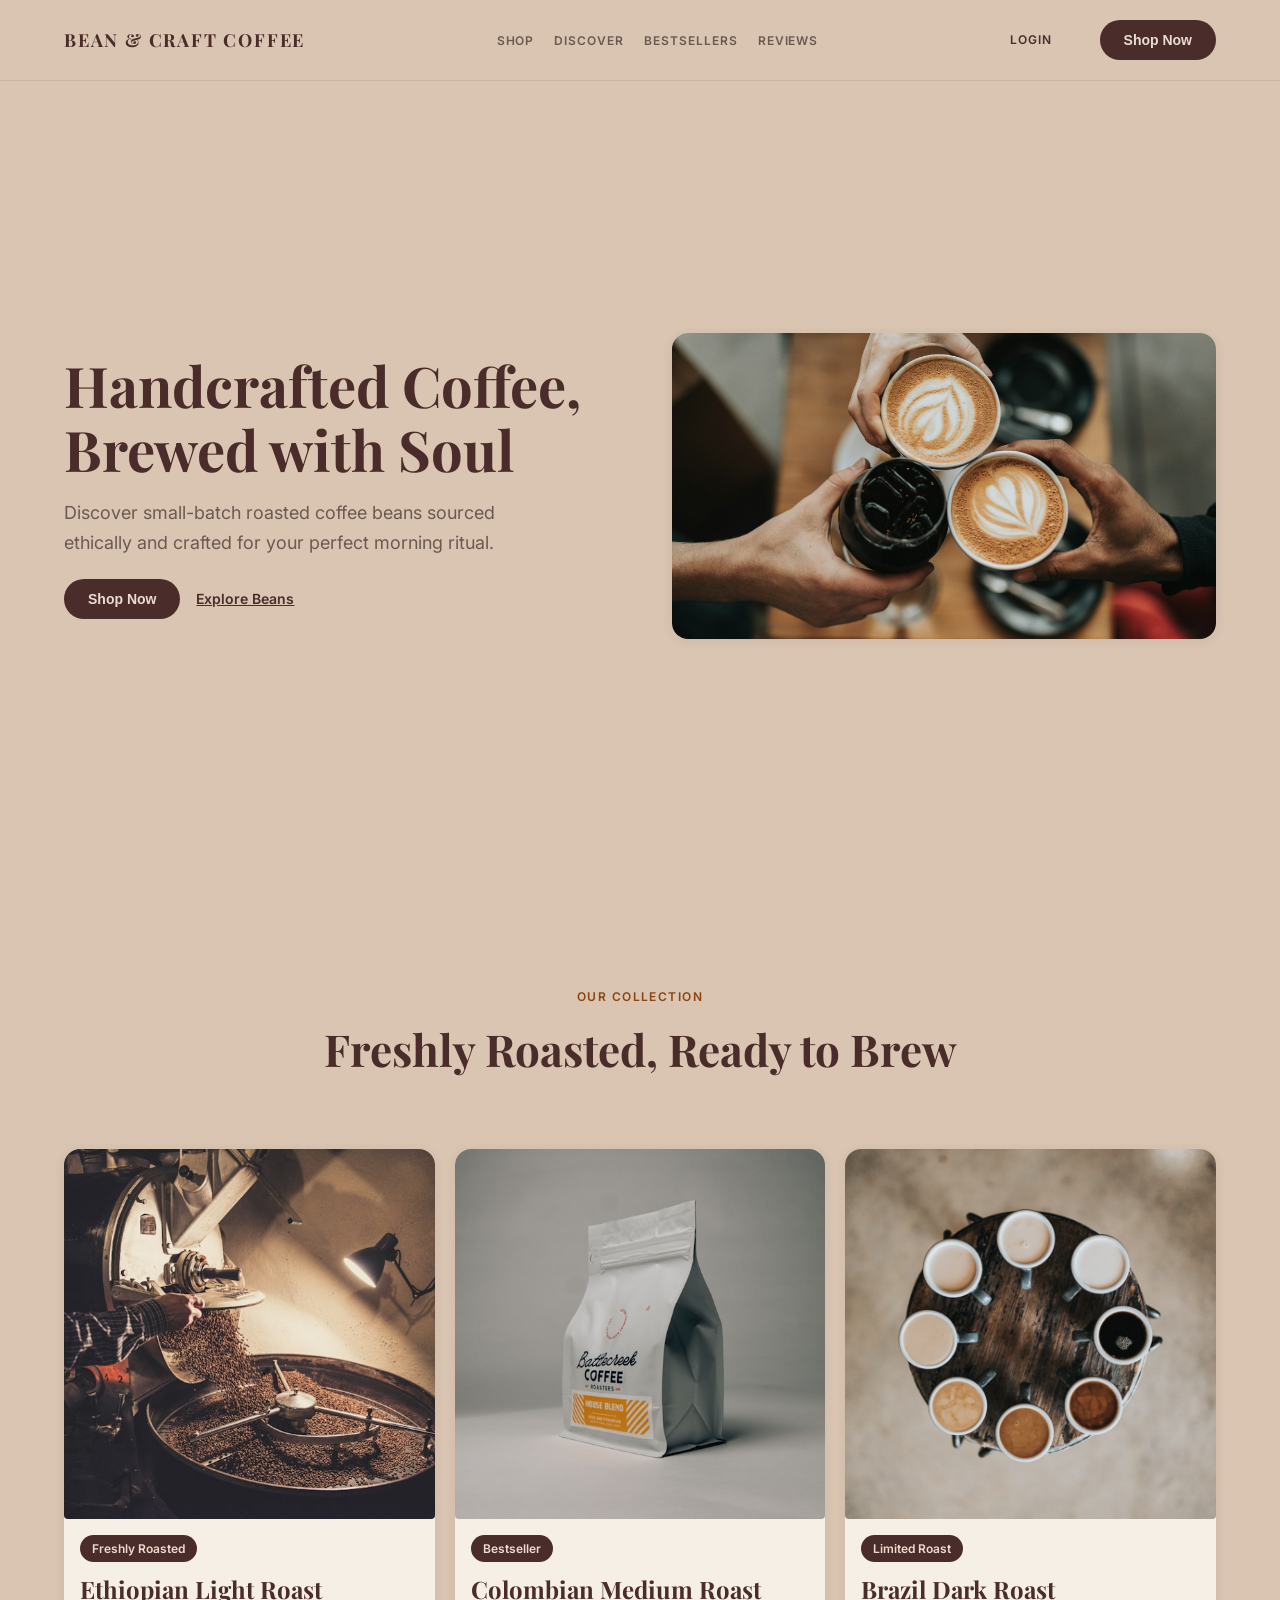
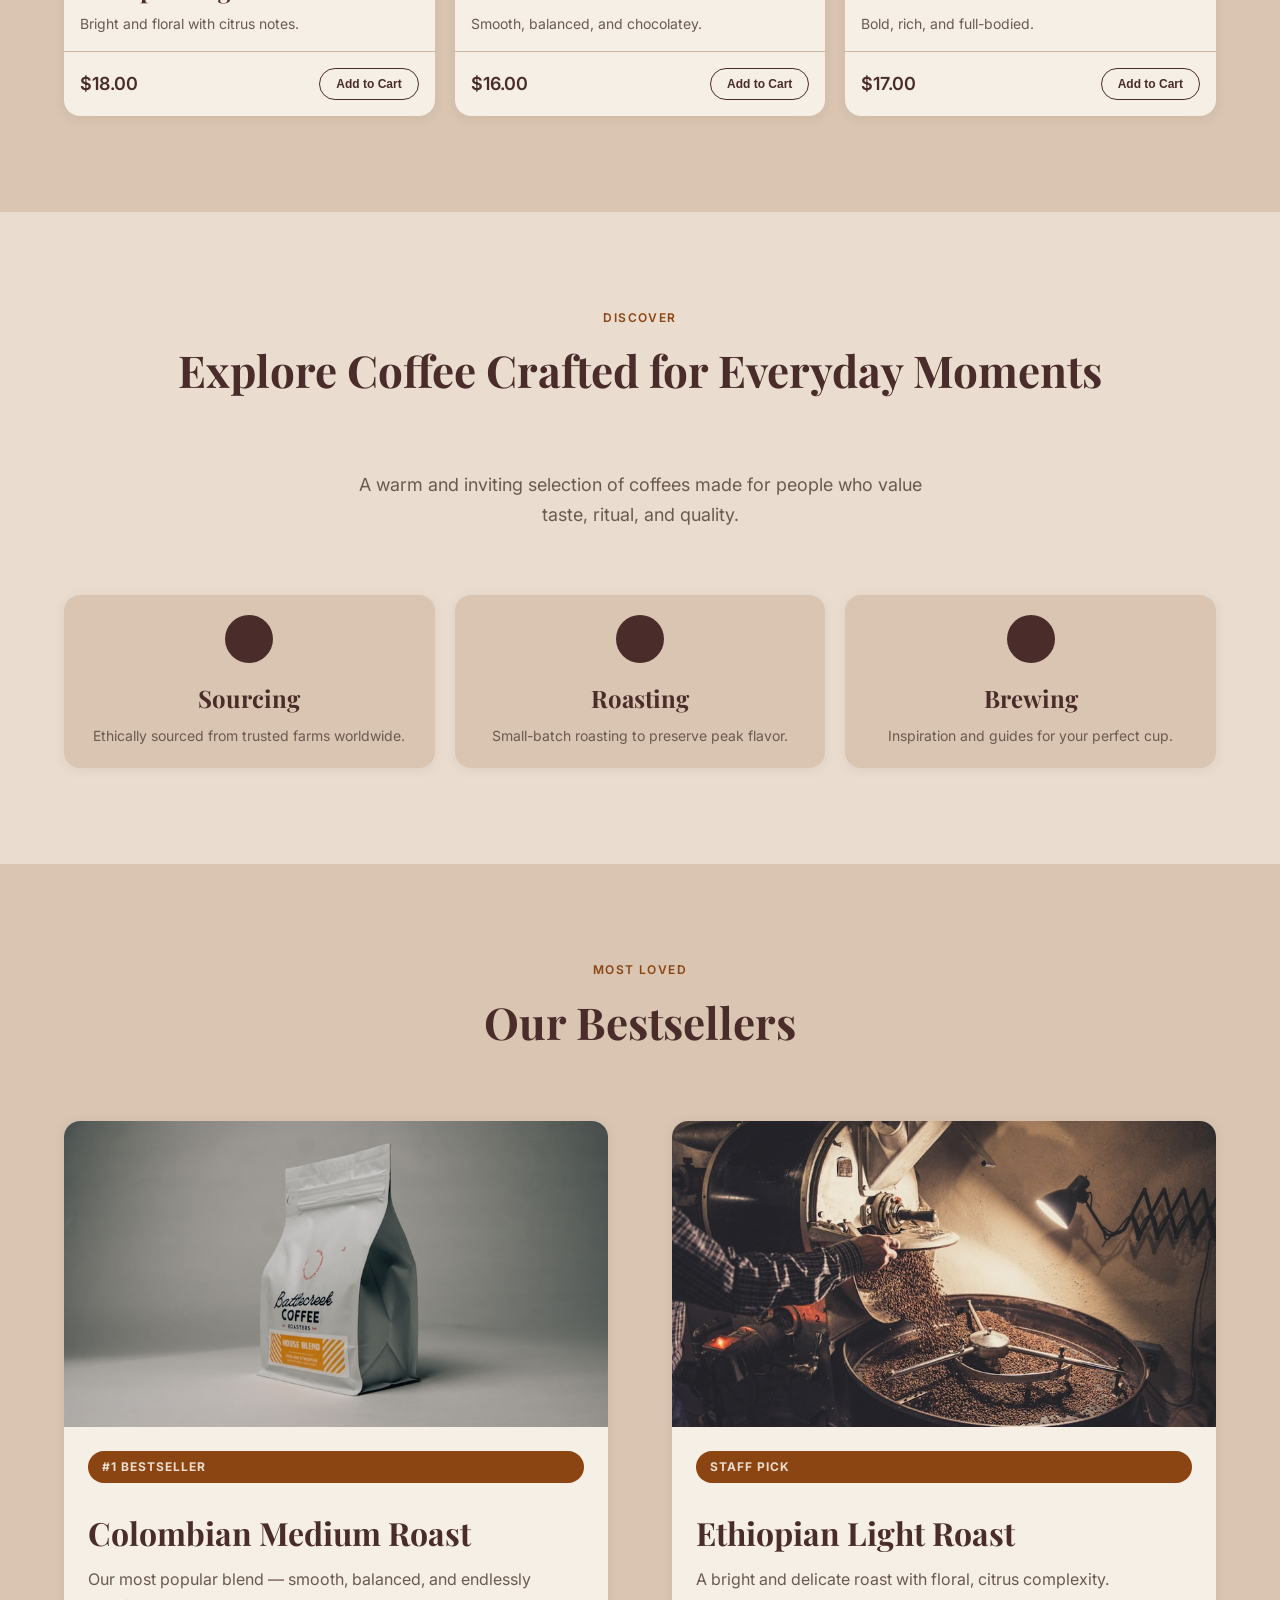
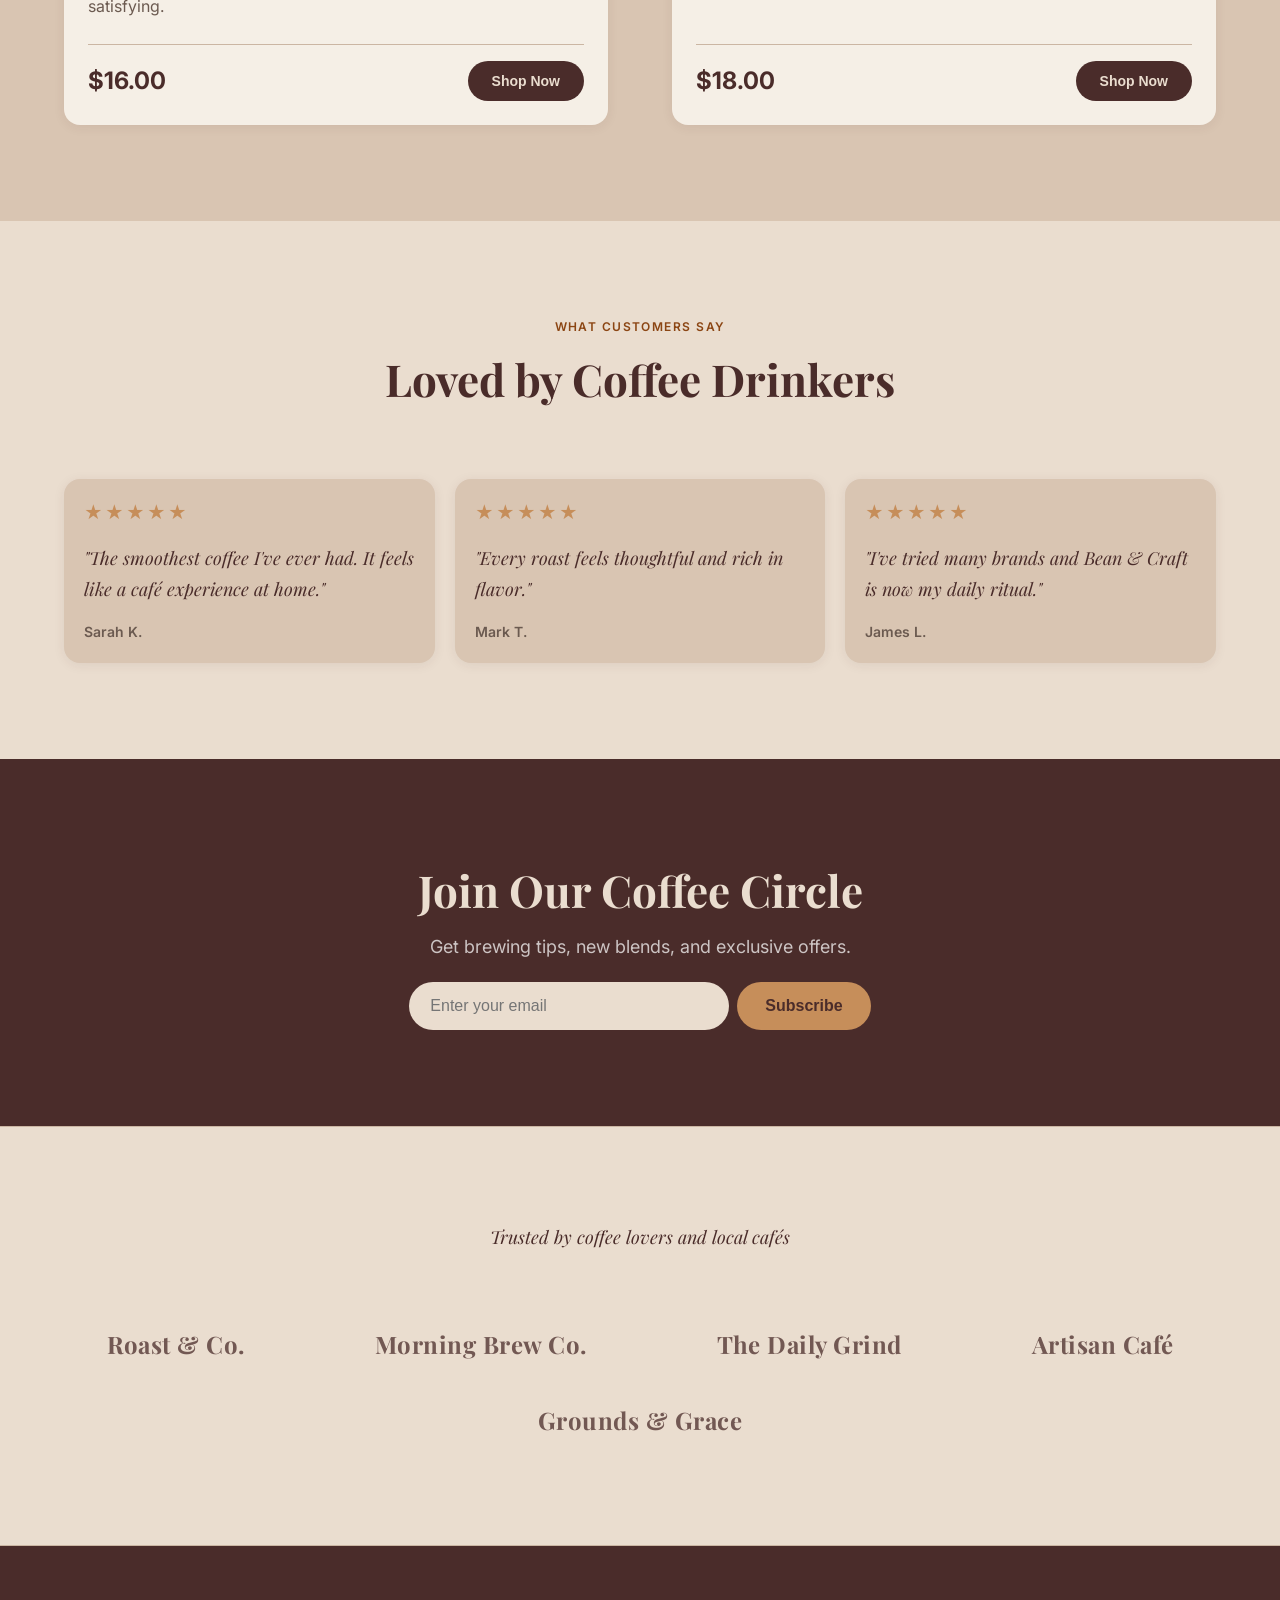
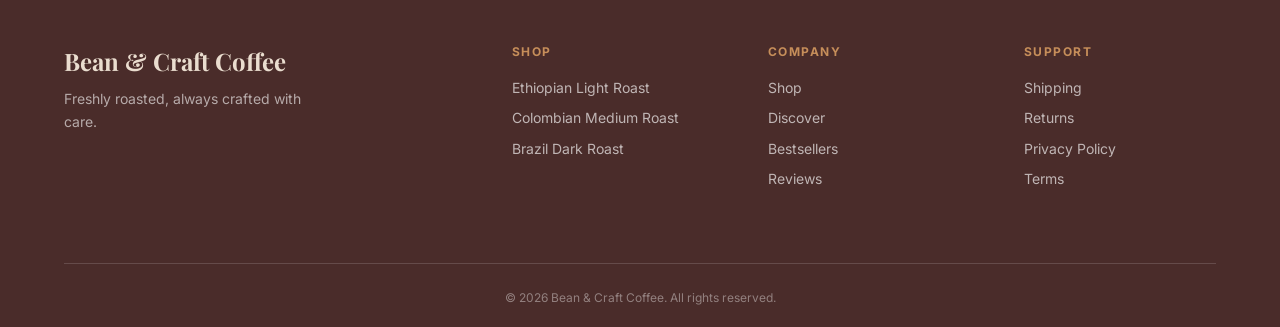
==== home.html @ 1756db27 "refactor: make login page the primary index.html" ====
<!doctype html>
<html lang="en">
  <head>
    <meta charset="UTF-8" />
    <meta name="viewport" content="width=device-width, initial-scale=1.0" />
    <title>Bean & Craft Coffee</title>

    <link rel="preconnect" href="https://fonts.googleapis.com" />
    <link rel="preconnect" href="https://fonts.gstatic.com" crossorigin />
    <link
      href="https://fonts.googleapis.com/css2?family=Inter:wght@400;500;600&family=Playfair+Display:wght@400;700&display=swap"
      rel="stylesheet"
    />

    <link rel="stylesheet" href="Styles/tokens.css" />
    <link rel="stylesheet" href="Styles/layout.css" />
    <link rel="stylesheet" href="Styles/nav.css" />
    <link rel="stylesheet" href="Styles/hero.css" />
    <link rel="stylesheet" href="Styles/products.css" />
    <link rel="stylesheet" href="Styles/explore.css" />
    <link rel="stylesheet" href="Styles/bestseller.css" />
    <link rel="stylesheet" href="Styles/testimonials.css" />
    <link rel="stylesheet" href="Styles/subscribe.css" />
    <link rel="stylesheet" href="Styles/trusted.css" />
    <link rel="stylesheet" href="Styles/footer.css" />
    <link rel="stylesheet" href="Styles/responsive.css" />
  </head>
  <body>
    <header class="site-header">
      <nav class="navbar">
        <div class="navbar__container container">
          <a class="navbar__logo" href="#">Bean & Craft Coffee</a>
          <ul class="navbar__links">
            <li><a href="#shop">Shop</a></li>
            <li><a href="#discover">Discover</a></li>
            <li><a href="#bestsellers">Bestsellers</a></li>
            <li><a href="#reviews">Reviews</a></li>
          </ul>
          <div class="navbar__cta">
            <a
              href="login.html"
              class="navbar__link"
              style="
                margin-right: var(--spacing-lg);
                font-size: var(--font-size-xs);
                font-weight: 600;
                text-transform: uppercase;
                letter-spacing: 0.08em;
                text-decoration: none;
                color: var(--color-primary);
              "
              >Login</a
            >
            <button class="btn-primary" type="button">Shop Now</button>
          </div>
          <button class="navbar__hamburger" aria-label="Toggle menu">
            <span class="hamburger-icon">☰</span>
          </button>
        </div>
      </nav>
    </header>

    <div class="navbar__drawer">
      <button class="navbar__drawer-close" aria-label="Close menu">✕</button>
      <a href="#shop" class="navbar__link">Shop</a>
      <a href="#discover" class="navbar__link">Discover</a>
      <a href="#bestsellers" class="navbar__link">Bestsellers</a>
      <a href="#reviews" class="navbar__link">Reviews</a>
      <a href="login.html" class="navbar__link">Login</a>
      <a href="#shop" class="btn-primary">Shop Now</a>
    </div>

    <main>
      <section class="hero-section" id="home">
        <div class="container">
          <div class="hero__inner">
            <div class="hero__content">
              <h1 class="hero__headline">
                Handcrafted Coffee, Brewed with Soul
              </h1>
              <p class="hero__subheadline">
                Discover small-batch roasted coffee beans sourced ethically and
                crafted for your perfect morning ritual.
              </p>
              <div class="hero__actions">
                <button class="btn-primary" type="button">Shop Now</button>
                <a class="btn-text" href="#discover">Explore Beans</a>
              </div>
            </div>
            <div class="hero__visual">
              <div class="hero__image-wrapper">
                <img src="photos/hero.jpg" alt="Freshly roasted coffee beans" />
              </div>
            </div>
          </div>
        </div>
      </section>
      <section class="products-section" id="shop">
        <div class="container">
          <div class="section-header">
            <span class="section-label">Our Collection</span>
            <h2 class="section-title">Freshly Roasted, Ready to Brew</h2>
          </div>
          <div class="products-grid">
            <div class="product-card">
              <div class="product-card__image">
                <img
                  src="photos/ethiopian.jpg"
                  alt="Ethiopian Light Roast coffee beans"
                />
              </div>
              <span class="product-card__badge">Freshly Roasted</span>
              <h3 class="product-card__name">Ethiopian Light Roast</h3>
              <p class="product-card__description">
                Bright and floral with citrus notes.
              </p>
              <div class="product-card__footer">
                <span class="product-card__price">$18.00</span>
                <button class="btn-outline" type="button">Add to Cart</button>
              </div>
            </div>

            <div class="product-card">
              <div class="product-card__image">
                <img
                  src="photos/colombian.jpg"
                  alt="Colombian Medium Roast coffee beans"
                />
              </div>
              <span class="product-card__badge">Bestseller</span>
              <h3 class="product-card__name">Colombian Medium Roast</h3>
              <p class="product-card__description">
                Smooth, balanced, and chocolatey.
              </p>
              <div class="product-card__footer">
                <span class="product-card__price">$16.00</span>
                <button class="btn-outline" type="button">Add to Cart</button>
              </div>
            </div>

            <div class="product-card">
              <div class="product-card__image">
                <img
                  src="photos/brazil.jpg"
                  alt="Brazil Dark Roast coffee beans"
                />
              </div>
              <span class="product-card__badge">Limited Roast</span>
              <h3 class="product-card__name">Brazil Dark Roast</h3>
              <p class="product-card__description">
                Bold, rich, and full-bodied.
              </p>
              <div class="product-card__footer">
                <span class="product-card__price">$17.00</span>
                <button class="btn-outline" type="button">Add to Cart</button>
              </div>
            </div>
          </div>
        </div>
      </section>
      <section class="explore-section" id="discover">
        <div class="container">
          <div class="section-header">
            <span class="section-label">Discover</span>
            <h2 class="section-title">
              Explore Coffee Crafted for Everyday Moments
            </h2>
          </div>
          <p class="explore__intro">
            A warm and inviting selection of coffees made for people who value
            taste, ritual, and quality.
          </p>
          <div class="explore-grid">
            <div class="explore-card">
              <div class="explore-card__icon"></div>
              <h3 class="explore-card__title">Sourcing</h3>
              <p class="explore-card__text">
                Ethically sourced from trusted farms worldwide.
              </p>
            </div>

            <div class="explore-card">
              <div class="explore-card__icon"></div>
              <h3 class="explore-card__title">Roasting</h3>
              <p class="explore-card__text">
                Small-batch roasting to preserve peak flavor.
              </p>
            </div>

            <div class="explore-card">
              <div class="explore-card__icon"></div>
              <h3 class="explore-card__title">Brewing</h3>
              <p class="explore-card__text">
                Inspiration and guides for your perfect cup.
              </p>
            </div>
          </div>
        </div>
      </section>
      <section class="bestseller-section" id="bestsellers">
        <div class="container">
          <div class="section-header">
            <span class="section-label">Most Loved</span>
            <h2 class="section-title">Our Bestsellers</h2>
          </div>
          <div class="bestseller-grid">
            <div class="bestseller-card">
              <div class="bestseller-card__image">
                <img
                  src="photos/colombian.jpg"
                  alt="Colombian Medium Roast coffee beans"
                />
              </div>
              <span class="bestseller-card__badge">#1 Bestseller</span>
              <div class="bestseller-card__content">
                <h3 class="bestseller-card__name">Colombian Medium Roast</h3>
                <p class="bestseller-card__description">
                  Our most popular blend — smooth, balanced, and endlessly
                  satisfying.
                </p>
                <div class="bestseller-card__footer">
                  <span class="bestseller-card__price">$16.00</span>
                  <button class="btn-primary" type="button">Shop Now</button>
                </div>
              </div>
            </div>

            <div class="bestseller-card">
              <div class="bestseller-card__image">
                <img
                  src="photos/ethiopian.jpg"
                  alt="Ethiopian Light Roast coffee beans"
                />
              </div>
              <span class="bestseller-card__badge">Staff Pick</span>
              <div class="bestseller-card__content">
                <h3 class="bestseller-card__name">Ethiopian Light Roast</h3>
                <p class="bestseller-card__description">
                  A bright and delicate roast with floral, citrus complexity.
                </p>
                <div class="bestseller-card__footer">
                  <span class="bestseller-card__price">$18.00</span>
                  <button class="btn-primary" type="button">Shop Now</button>
                </div>
              </div>
            </div>
          </div>
        </div>
      </section>
      <section class="testimonials-section" id="reviews">
        <div class="container">
          <div class="section-header">
            <span class="section-label">What Customers Say</span>
            <h2 class="section-title">Loved by Coffee Drinkers</h2>
          </div>
          <div class="testimonials-grid">
            <div class="testimonial-card">
              <div class="testimonial-card__stars">★★★★★</div>
              <blockquote class="testimonial-card__quote">
                "The smoothest coffee I've ever had. It feels like a café
                experience at home."
              </blockquote>
              <p class="testimonial-card__author">Sarah K.</p>
            </div>

            <div class="testimonial-card">
              <div class="testimonial-card__stars">★★★★★</div>
              <blockquote class="testimonial-card__quote">
                "Every roast feels thoughtful and rich in flavor."
              </blockquote>
              <p class="testimonial-card__author">Mark T.</p>
            </div>

            <div class="testimonial-card">
              <div class="testimonial-card__stars">★★★★★</div>
              <blockquote class="testimonial-card__quote">
                "I've tried many brands and Bean & Craft is now my daily
                ritual."
              </blockquote>
              <p class="testimonial-card__author">James L.</p>
            </div>
          </div>
        </div>
      </section>
      <section class="subscribe-section">
        <div class="container">
          <div class="subscribe__inner">
            <h2 class="subscribe__headline">Join Our Coffee Circle</h2>
            <p class="subscribe__text">
              Get brewing tips, new blends, and exclusive offers.
            </p>
            <div class="subscribe__form">
              <input
                type="email"
                class="subscribe__input"
                placeholder="Enter your email"
              />
              <button type="button" class="subscribe__btn">Subscribe</button>
            </div>
          </div>
        </div>
      </section>
      <section class="trusted-section">
        <div class="container">
          <p class="trusted__label">Trusted by coffee lovers and local cafés</p>
          <div class="trusted__logos">
            <span class="trusted__logo-item">Roast & Co.</span>
            <span class="trusted__logo-item">Morning Brew Co.</span>
            <span class="trusted__logo-item">The Daily Grind</span>
            <span class="trusted__logo-item">Artisan Café</span>
            <span class="trusted__logo-item">Grounds & Grace</span>
          </div>
        </div>
      </section>
    </main>
    <footer class="site-footer">
      <div class="container">
        <div class="footer__grid">
          <div class="footer__col footer__col--brand">
            <span class="footer__logo">Bean & Craft Coffee</span>
            <p class="footer__tagline">
              Freshly roasted, always crafted with care.
            </p>
          </div>
          <div class="footer__col">
            <h4 class="footer__col-title">Shop</h4>
            <ul class="footer__links">
              <li><a href="#">Ethiopian Light Roast</a></li>
              <li><a href="#">Colombian Medium Roast</a></li>
              <li><a href="#">Brazil Dark Roast</a></li>
            </ul>
          </div>
          <div class="footer__col">
            <h4 class="footer__col-title">Company</h4>
            <ul class="footer__links">
              <li><a href="#shop">Shop</a></li>
              <li><a href="#discover">Discover</a></li>
              <li><a href="#bestsellers">Bestsellers</a></li>
              <li><a href="#reviews">Reviews</a></li>
            </ul>
          </div>
          <div class="footer__col">
            <h4 class="footer__col-title">Support</h4>
            <ul class="footer__links">
              <li><a href="#">Shipping</a></li>
              <li><a href="#">Returns</a></li>
              <li><a href="#">Privacy Policy</a></li>
              <li><a href="#">Terms</a></li>
            </ul>
          </div>
        </div>
        <div class="footer__bottom">
          <p>© 2026 Bean & Craft Coffee. All rights reserved.</p>
        </div>
      </div>
    </footer>

    <script>
      const hamburger = document.querySelector(".navbar__hamburger");
      const drawer = document.querySelector(".navbar__drawer");
      const closeBtn = document.querySelector(".navbar__drawer-close");
      const drawerLinks = document.querySelectorAll(
        ".navbar__drawer .navbar__link, .navbar__drawer .btn-primary",
      );

      hamburger.addEventListener("click", () => {
        drawer.classList.add("navbar__drawer--active");
        document.body.style.overflow = "hidden";
      });

      const closeDrawer = () => {
        drawer.classList.remove("navbar__drawer--active");
        document.body.style.overflow = "";
      };

      closeBtn.addEventListener("click", closeDrawer);

      drawerLinks.forEach((link) => {
        link.addEventListener("click", closeDrawer);
      });
    </script>
  </body>
</html>
---- Styles/tokens.css ----
:root {
  --color-bg: #d9c5b2;
  --color-primary: #4a2c2a;
  --color-secondary: #c68e5a;
  --color-accent: #8b4513;
  --color-text-dark: #2c1e1a;
  --color-text-muted: #6b5a50;
  --color-white: #eaddcf;
  --color-card-bg: #f5efe6;
  --color-border: #cbb6a3;

  --font-heading: "Playfair Display", serif;
  --font-body: "Inter", sans-serif;

  --font-size-xs: 0.75rem;
  --font-size-sm: 0.875rem;
  --font-size-base: 1rem;
  --font-size-md: 1.125rem;
  --font-size-lg: 1.5rem;
  --font-size-xl: 2rem;
  --font-size-2xl: 2.75rem;
  --font-size-3xl: 3.5rem;

  --spacing-xs: 4px;
  --spacing-sm: 8px;
  --spacing-md: 16px;
  --spacing-lg: 24px;
  --spacing-xl: 20px;
  --spacing-2xl: 64px;
  --spacing-3xl: 96px;

  --radius-sm: 4px;
  --radius-md: 8px;
  --radius-lg: 16px;
  --radius-full: 9999px;

  --shadow-card: 0 2px 12px rgba(74, 44, 42, 0.08);
  --shadow-hover: 0 4px 20px rgba(74, 44, 42, 0.14);

  --max-width: 1200px;
  --gutter: 24px;
}

* {
  box-sizing: border-box;
  margin: 0;
  padding: 0;
}

html,
body {
  margin: 0;
  padding: 0;
}

img {
  max-width: 100%;
  display: block;
}

body {
  background-color: var(--color-bg);
  font-family: var(--font-body);
  color: var(--color-text-dark);
  line-height: 1.6;
  -webkit-font-smoothing: antialiased;
}
---- Styles/layout.css ----
html {
  scroll-behavior: smooth;
}

.container {
  max-width: var(--max-width);
  margin: 0 auto;
  padding-inline: var(--gutter);
}

.section {
  padding-block: var(--spacing-3xl);
}

.grid {
  display: grid;
  grid-template-columns: repeat(12, 1fr);
  gap: var(--gutter);
}

.grid-2 {
  grid-template-columns: repeat(2, 1fr);
}

.grid-3 {
  grid-template-columns: repeat(3, 1fr);
}

.grid-4 {
  grid-template-columns: repeat(4, 1fr);
}

.flex-center {
  display: flex;
  align-items: center;
  justify-content: center;
}

.text-center {
  text-align: center;
}

.sr-only {
  position: absolute;
  width: 1px;
  height: 1px;
  padding: 0;
  margin: -1px;
  overflow: hidden;
  clip: rect(0, 0, 0, 0);
  white-space: nowrap;
  border: 0;
}
---- Styles/nav.css ----
.site-header {
  background: rgba(217, 197, 178, 0.9);
  backdrop-filter: blur(12px);
  -webkit-backdrop-filter: blur(12px);
  border-bottom: 1px solid rgba(74, 44, 42, 0.1);
  position: sticky;
  top: 0;
  left: 0;
  width: 100%;
  z-index: 1000;
}

.navbar__container {
  display: flex;
  align-items: center;
  justify-content: space-between;
  height: 80px;
}

.navbar__logo {
  font-family: var(--font-heading);
  font-size: var(--font-size-md);
  color: var(--color-primary);
  font-weight: 700;
  text-decoration: none;
  text-transform: uppercase;
  letter-spacing: 0.1em;
  white-space: nowrap;
  flex-shrink: 0;
}

.navbar__links {
  display: flex;
  gap: var(--spacing-xl);
  list-style: none;
  margin: 0;
  padding: 0;
}

.navbar__links a {
  font-size: var(--font-size-xs);
  font-weight: 600;
  text-transform: uppercase;
  letter-spacing: 0.08em;
  color: var(--color-text-muted);
  text-decoration: none;
  transition: color 0.3s ease;
  position: relative;
  padding-block: var(--spacing-xs);
}

.navbar__links a::after {
  content: "";
  position: absolute;
  bottom: 0;
  left: 0;
  width: 0;
  height: 1.5px;
  background-color: var(--color-primary);
  transition: width 0.3s ease;
}

.navbar__links a:hover {
  color: var(--color-primary);
}

.navbar__links a:hover::after {
  width: 100%;
}

.navbar__cta {
  display: flex;
  align-items: center;
  gap: var(--spacing-lg);
  flex-shrink: 0;
}

.navbar__hamburger {
  display: none;
  background: none;
  border: none;
  font-size: 24px;
  cursor: pointer;
  color: var(--color-primary);
  padding: var(--spacing-xs);
}


.navbar__drawer {
  position: fixed;
  top: 0;
  right: -100%; 
  width: 100%;
  height: 100%;
  background-color: var(--color-bg);
  z-index: 2000;
  display: flex;
  flex-direction: column;
  padding: var(--spacing-xl);
  transition: right 0.4s cubic-bezier(0.16, 1, 0.3, 1);
}

.navbar__drawer--active {
  right: 0;
}

.navbar__drawer-close {
  align-self: flex-end;
  background: none;
  border: none;
  font-size: 32px;
  cursor: pointer;
  color: var(--color-primary);
  margin-bottom: var(--spacing-2xl);
}

.navbar__drawer .navbar__link {
  font-size: var(--font-size-lg);
  font-weight: 700;
  color: var(--color-primary);
  text-decoration: none;
  margin-bottom: var(--spacing-lg);
  font-family: var(--font-heading);
}

.navbar__drawer .btn-primary {
  margin-top: var(--spacing-xl);
  width: 100%;
  text-align: center;
}

@media (max-width: 992px) {
  .navbar__links {
    gap: var(--spacing-lg);
  }
}

@media (max-width: 768px) {
  .navbar__links,
  .navbar__cta {
    display: none;
  }
  
  .navbar__hamburger {
    display: block;
  }

  .navbar__logo {
    font-size: var(--font-size-sm);
  }
}

.btn-primary {
  background: var(--color-primary);
  color: var(--color-white);
  padding: 12px 24px;
  border-radius: var(--radius-full);
  font-size: var(--font-size-sm);
  font-weight: 600;
  border: none;
  cursor: pointer;
  transition: all 0.3s ease;
  text-decoration: none;
  display: inline-block;
}

.btn-primary:hover {
  background-color: var(--color-text-dark);
  transform: translateY(-2px);
}
---- Styles/hero.css ----
.hero-section {
  min-height: 90vh;
  background: var(--color-bg);
  display: flex;
  align-items: center;
  padding-block: var(--spacing-2xl);
}

.hero__inner {
  display: grid;
  grid-template-columns: 1fr 1fr;
  gap: var(--spacing-2xl);
  align-items: center;
}

.hero__headline {
  font-family: var(--font-heading);
  font-size: var(--font-size-3xl);
  color: var(--color-primary);
  line-height: 1.15;
  font-weight: 700;
  margin-bottom: var(--spacing-md);
}

.hero__subheadline {
  font-size: var(--font-size-md);
  color: var(--color-text-muted);
  line-height: 1.7;
  max-width: 480px;
  margin-bottom: var(--spacing-xl);
}

.hero__actions {
  display: flex;
  gap: var(--spacing-md);
  align-items: center;
}

.btn-text {
  color: var(--color-primary);
  font-weight: 600;
  font-size: var(--font-size-sm);
  text-decoration: underline;
  cursor: pointer;
}

.hero__image {
  width: 100%;
  height: 100%;
  object-fit: cover;
  border-radius: var(--radius-md);
}

.hero__image-wrapper {
  width: 100%;
  aspect-ratio: 16 / 9;
  border-radius: var(--radius-lg);
  overflow: hidden;
  background: var(--color-card-bg);
  box-shadow: var(--shadow-card);
}

.hero__image-wrapper img {
  width: 100%;
  height: 100%;
  object-fit: cover;
}
---- Styles/products.css ----
.products-section {
  background: var(--color-bg);
  padding-block: var(--spacing-3xl);
}

.section-header {
  text-align: center;
  margin-bottom: var(--spacing-2xl);
}

.section-label {
  display: block;
  font-size: var(--font-size-xs);
  font-weight: 600;
  letter-spacing: 0.12em;
  text-transform: uppercase;
  color: var(--color-accent);
  margin-bottom: var(--spacing-sm);
}

.section-title {
  font-family: var(--font-heading);
  font-size: var(--font-size-2xl);
  color: var(--color-primary);
}

.products-grid {
  display: grid;
  grid-template-columns: repeat(3, 1fr);
  gap: var(--spacing-xl);
}

.product-card {
  background: var(--color-card-bg);
  border-radius: var(--radius-lg);
  overflow: hidden;
  box-shadow: var(--shadow-card);
  transition: box-shadow 0.2s;
}

.product-card:hover {
  box-shadow: var(--shadow-hover);
}

.product-card__image {
  width: 100%;
  aspect-ratio: 1 / 1;
  background: var(--color-border);
  border-radius: var(--radius-sm);
  overflow: hidden;
}

.product-card__image img {
  width: 100%;
  height: 100%;
  object-fit: cover;
}

.product-card__badge {
  display: inline-block;
  background: var(--color-primary);
  color: var(--color-white);
  font-size: var(--font-size-xs);
  font-weight: 600;
  padding: 4px 12px;
  border-radius: var(--radius-full);
  margin: var(--spacing-md) var(--spacing-md) 0;
}

.product-card__name {
  font-family: var(--font-heading);
  font-size: var(--font-size-lg);
  color: var(--color-primary);
  padding: var(--spacing-sm) var(--spacing-md) 0;
}

.product-card__description {
  font-size: var(--font-size-sm);
  color: var(--color-text-muted);
  line-height: 1.6;
  padding: var(--spacing-xs) var(--spacing-md) var(--spacing-md);
}

.product-card__footer {
  display: flex;
  justify-content: space-between;
  align-items: center;
  padding: var(--spacing-md);
  border-top: 1px solid var(--color-border);
}

.product-card__price {
  font-size: var(--font-size-md);
  font-weight: 600;
  color: var(--color-primary);
}

.btn-outline {
  background: transparent;
  border: 1.5px solid var(--color-primary);
  color: var(--color-primary);
  padding: 8px 16px;
  border-radius: var(--radius-full);
  font-size: var(--font-size-xs);
  font-weight: 600;
  cursor: pointer;
  transition:
    background 0.2s,
    color 0.2s;
}

.btn-outline:hover {
  background: var(--color-primary);
  color: var(--color-white);
}
---- Styles/explore.css ----
.explore-section {
  background: #eaddcf;
  padding-block: var(--spacing-3xl);
}

.explore__intro {
  font-size: var(--font-size-md);
  color: var(--color-text-muted);
  line-height: 1.7;
  text-align: center;
  max-width: 600px;
  margin: 0 auto var(--spacing-2xl);
}

.explore-grid {
  display: grid;
  grid-template-columns: repeat(3, 1fr);
  gap: var(--spacing-xl);
}

.explore-card {
  background: var(--color-bg);
  border-radius: var(--radius-lg);
  padding: var(--spacing-xl);
  text-align: center;
  box-shadow: var(--shadow-card);
  transition: box-shadow 0.2s;
}

.explore-card:hover {
  box-shadow: var(--shadow-hover);
}

.explore-card__icon {
  width: 48px;
  height: 48px;
  background: var(--color-primary);
  border-radius: var(--radius-full);
  margin: 0 auto var(--spacing-md);
}

.explore-card__title {
  font-family: var(--font-heading);
  font-size: var(--font-size-lg);
  color: var(--color-primary);
  margin-bottom: var(--spacing-sm);
}

.explore-card__text {
  font-size: var(--font-size-sm);
  color: var(--color-text-muted);
  line-height: 1.6;
}
---- Styles/bestseller.css ----
.bestseller-section {
  background: var(--color-bg);
  padding-block: var(--spacing-3xl);
}

.bestseller-grid {
  display: grid;
  grid-template-columns: repeat(2, 1fr);
  gap: var(--spacing-2xl);
}

.bestseller-card {
  background: var(--color-card-bg);
  border-radius: var(--radius-lg);
  overflow: hidden;
  box-shadow: var(--shadow-card);
  display: flex;
  flex-direction: column;
}

.bestseller-card__image {
  width: 100%;
  aspect-ratio: 16 / 9;
  background: var(--color-border);
  overflow: hidden;
}

.bestseller-card__image img {
  width: 100%;
  height: 100%;
  object-fit: cover;
}

.bestseller-card__badge {
  display: inline-block;
  background: var(--color-accent);
  color: var(--color-white);
  font-size: var(--font-size-xs);
  font-weight: 700;
  letter-spacing: 0.08em;
  text-transform: uppercase;
  padding: 6px 14px;
  border-radius: var(--radius-full);
  margin: var(--spacing-lg) var(--spacing-lg) 0;
}

.bestseller-card__content {
  padding: var(--spacing-lg);
  flex: 1;
  display: flex;
  flex-direction: column;
}

.bestseller-card__name {
  font-family: var(--font-heading);
  font-size: var(--font-size-xl);
  color: var(--color-primary);
  margin-bottom: var(--spacing-sm);
}

.bestseller-card__description {
  font-size: var(--font-size-base);
  color: var(--color-text-muted);
  line-height: 1.7;
  flex: 1;
  margin-bottom: var(--spacing-lg);
}

.bestseller-card__footer {
  display: flex;
  justify-content: space-between;
  align-items: center;
  border-top: 1px solid var(--color-border);
  padding-top: var(--spacing-md);
}

.bestseller-card__price {
  font-size: var(--font-size-lg);
  font-weight: 700;
  color: var(--color-primary);
}
---- Styles/testimonials.css ----
.testimonials-section {
  background: #eaddcf;
  padding-block: var(--spacing-3xl);
}

.testimonials-grid {
  display: grid;
  grid-template-columns: repeat(3, 1fr);
  gap: var(--spacing-xl);
}

.testimonial-card {
  background: var(--color-bg);
  border-radius: var(--radius-lg);
  padding: var(--spacing-xl);
  box-shadow: var(--shadow-card);
  display: flex;
  flex-direction: column;
  gap: var(--spacing-md);
}

.testimonial-card__stars {
  color: var(--color-secondary);
  font-size: var(--font-size-md);
  letter-spacing: 2px;
}

.testimonial-card__quote {
  font-family: var(--font-heading);
  font-size: var(--font-size-md);
  color: var(--color-primary);
  line-height: 1.7;
  font-style: italic;
  flex: 1;
  margin: 0;
}

.testimonial-card__author {
  font-size: var(--font-size-sm);
  font-weight: 600;
  color: var(--color-text-muted);
}
---- Styles/subscribe.css ----
.subscribe-section {
  background: var(--color-primary);
  padding-block: var(--spacing-3xl);
}

.subscribe__inner {
  text-align: center;
  max-width: 500px;
  margin: 0 auto;
}

.subscribe__headline {
  font-family: var(--font-heading);
  font-size: var(--font-size-2xl);
  color: var(--color-white);
  margin-bottom: var(--spacing-sm);
}

.subscribe__text {
  font-size: var(--font-size-md);
  color: rgba(255, 255, 255, 0.72);
  margin-bottom: var(--spacing-xl);
}

.subscribe__form {
  display: flex;
  gap: var(--spacing-sm);
  justify-content: center;
}

@media (max-width: 600px) {
  .subscribe__form {
    flex-direction: column;
    align-items: center;
  }

  .subscribe__input {
    max-width: 100%;
    width: 100%;
  }

  .subscribe__btn {
    width: 100%;
  }
}

.subscribe__input {
  flex: 1;
  max-width: 320px;
  padding: 14px 20px;
  border-radius: var(--radius-full);
  border: 1.5px solid transparent;
  font-size: var(--font-size-base);
  background: var(--color-white);
  color: var(--color-text-dark);
  outline: none;
}

.subscribe__input:focus {
  border-color: var(--color-secondary);
}

.subscribe__btn {
  background: var(--color-secondary);
  color: var(--color-primary);
  font-weight: 700;
  font-size: var(--font-size-base);
  padding: 14px 28px;
  border-radius: var(--radius-full);
  border: none;
  cursor: pointer;
}

.subscribe__btn:hover {
  background: #c3985d;
}
---- Styles/trusted.css ----
.trusted-section {
  background: #eaddcf;
  padding-block: var(--spacing-3xl);
  border-top: 1px solid var(--color-border);
  border-bottom: 1px solid var(--color-border);
}

.trusted__label {
  text-align: center;
  font-family: var(--font-heading);
  font-size: var(--font-size-md);
  font-weight: 400;
  color: var(--color-primary);
  margin-bottom: var(--spacing-2xl);
  font-style: italic;
}

.trusted__logos {
  display: flex;
  justify-content: center;
  align-items: center;
  flex-wrap: wrap;
  gap: var(--spacing-xl) var(--spacing-3xl);
}

.trusted__logo-item {
  font-family: var(--font-heading);
  font-size: var(--font-size-lg);
  font-weight: 700;
  color: var(--color-primary);
  opacity: 0.75;
  letter-spacing: 0.02em;
  padding: var(--spacing-sm) var(--spacing-md);
  border: 1px solid transparent;
  transition:
    opacity 0.3s,
    transform 0.3s;
}

.trusted__logo-item:hover {
  opacity: 1;
  transform: translateY(-2px);
}
---- Styles/footer.css ----
.site-footer {
  background: var(--color-primary);
  color: var(--color-white);
  padding-top: var(--spacing-3xl);
  padding-bottom: var(--spacing-xl);
}

.footer__grid {
  display: grid;
  grid-template-columns: 2fr 1fr 1fr 1fr;
  gap: var(--spacing-2xl);
}

.footer__logo {
  font-family: var(--font-heading);
  font-size: var(--font-size-lg);
  font-weight: 700;
  color: var(--color-white);
  display: block;
  margin-bottom: var(--spacing-sm);
}

.footer__tagline {
  font-size: var(--font-size-sm);
  color: rgba(255, 255, 255, 0.6);
  line-height: 1.6;
  max-width: 240px;
}

.footer__col-title {
  font-size: var(--font-size-xs);
  font-weight: 700;
  letter-spacing: 0.12em;
  text-transform: uppercase;
  color: var(--color-secondary);
  margin-bottom: var(--spacing-md);
}

.footer__links {
  list-style: none;
  margin: 0;
  padding: 0;
}

.footer__links a {
  display: block;
  font-size: var(--font-size-sm);
  color: rgba(255, 255, 255, 0.65);
  text-decoration: none;
  margin-bottom: var(--spacing-sm);
}

.footer__links a:hover {
  color: var(--color-white);
}

.footer__bottom {
  border-top: 1px solid rgba(255, 255, 255, 0.15);
  margin-top: var(--spacing-2xl);
  padding-top: var(--spacing-lg);
  text-align: center;
  font-size: var(--font-size-xs);
  color: rgba(255, 255, 255, 0.4);
}
---- Styles/responsive.css ----
@media (max-width: 1024px) {
  .hero__inner {
    grid-template-columns: 1fr;
  }

  .hero-section {
    text-align: center;
  }

  .hero__actions {
    justify-content: center;
  }

  .hero__visual {
    max-width: 480px;
    margin: 0 auto;
  }

  .products-grid {
    grid-template-columns: repeat(2, 1fr);
  }

  .explore-grid {
    grid-template-columns: repeat(2, 1fr);
  }

  .footer__grid {
    grid-template-columns: 1fr 1fr;
    gap: var(--spacing-xl);
  }
}

@media (max-width: 768px) {
  .navbar__container {
    height: 64px;
  }

  .hero__headline {
    font-size: var(--font-size-xl);
  }

  .hero-section {
    padding-block: var(--spacing-xl);
  }

  .products-grid {
    grid-template-columns: 1fr;
  }

  .explore-grid {
    grid-template-columns: 1fr;
  }

  .testimonials-grid {
    grid-template-columns: 1fr;
  }

  .footer__grid {
    grid-template-columns: 1fr;
  }

  .footer__col--brand {
    text-align: center;
  }

  .bestseller-grid {
    grid-template-columns: 1fr;
    gap: var(--spacing-lg);
  }
}

@media (max-width: 480px) {
  .hero__headline {
    font-size: 1.75rem;
  }

  .section-title {
    font-size: 1.5rem;
  }

  .hero__actions {
    flex-direction: column;
    width: 100%;
  }

  .btn-primary, .btn-text {
    width: 100%;
    text-align: center;
  }

  .container {
    padding-inline: var(--spacing-md);
  }
}
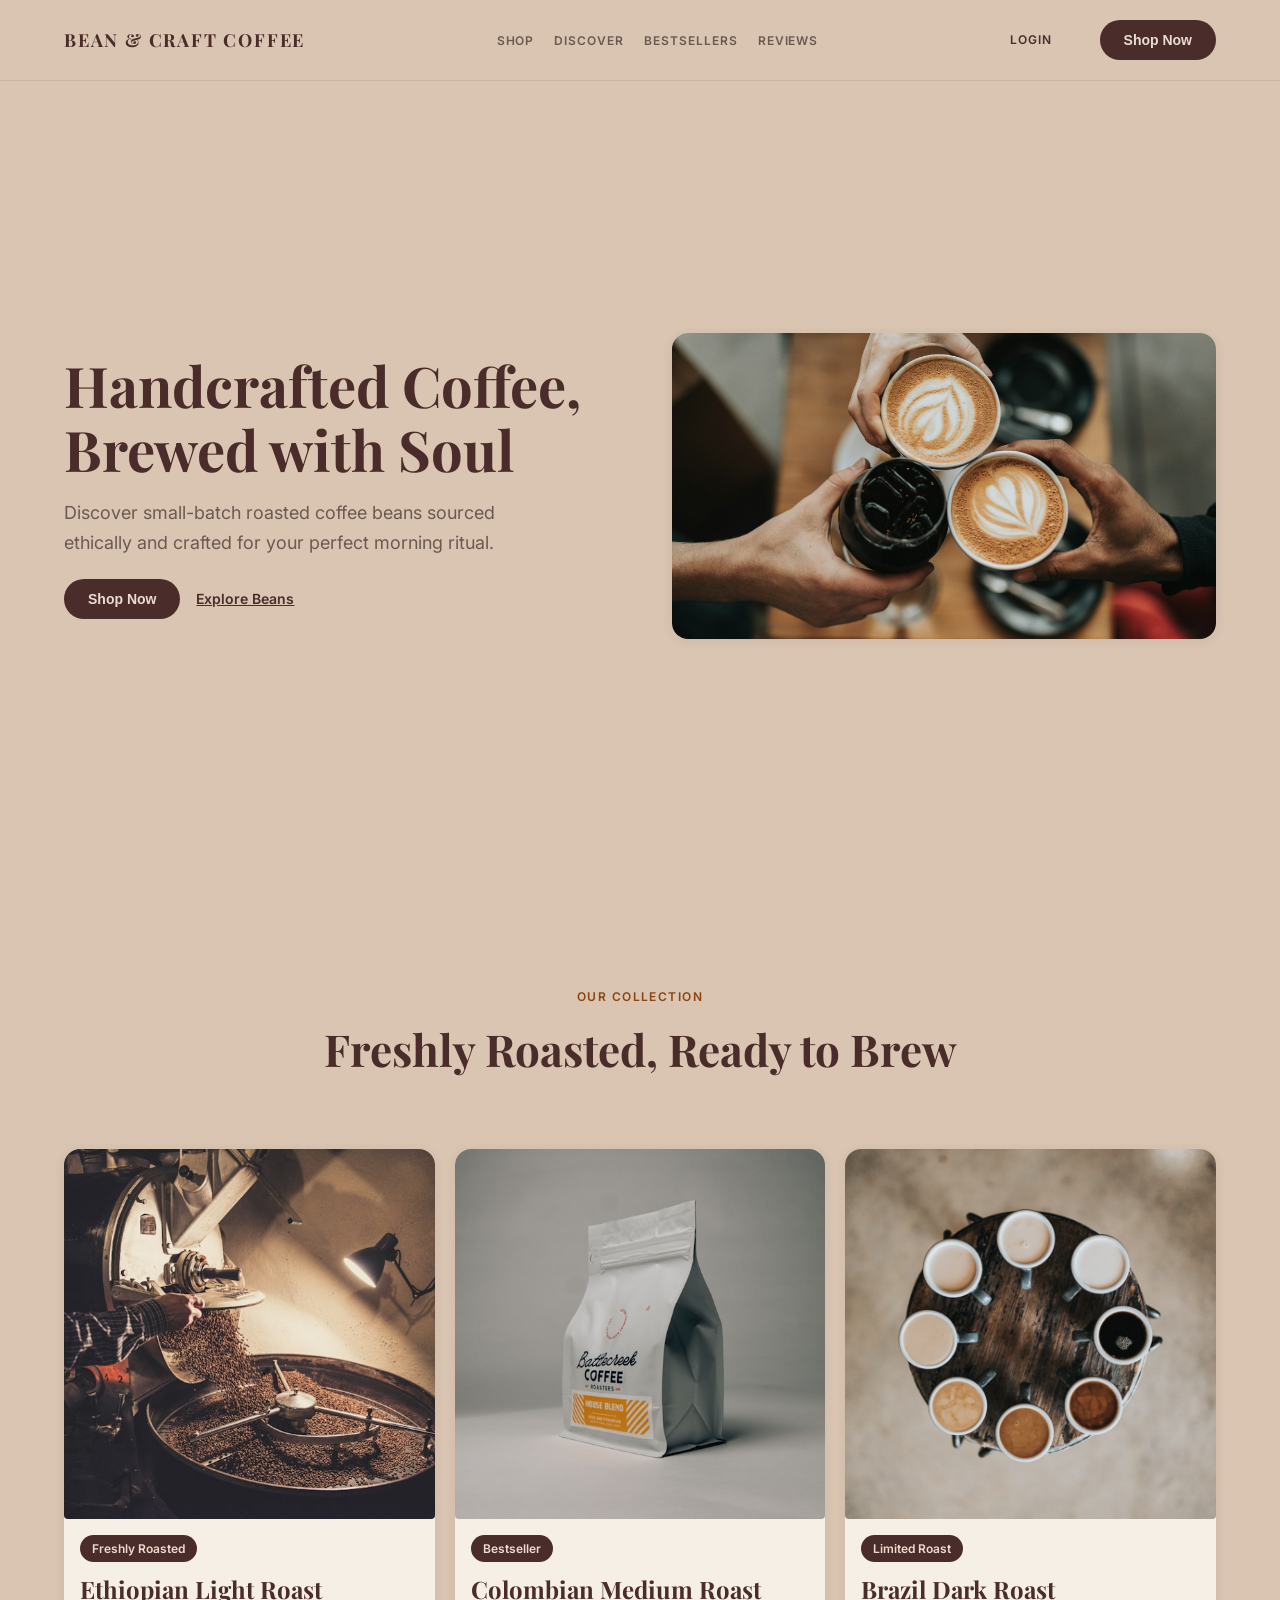
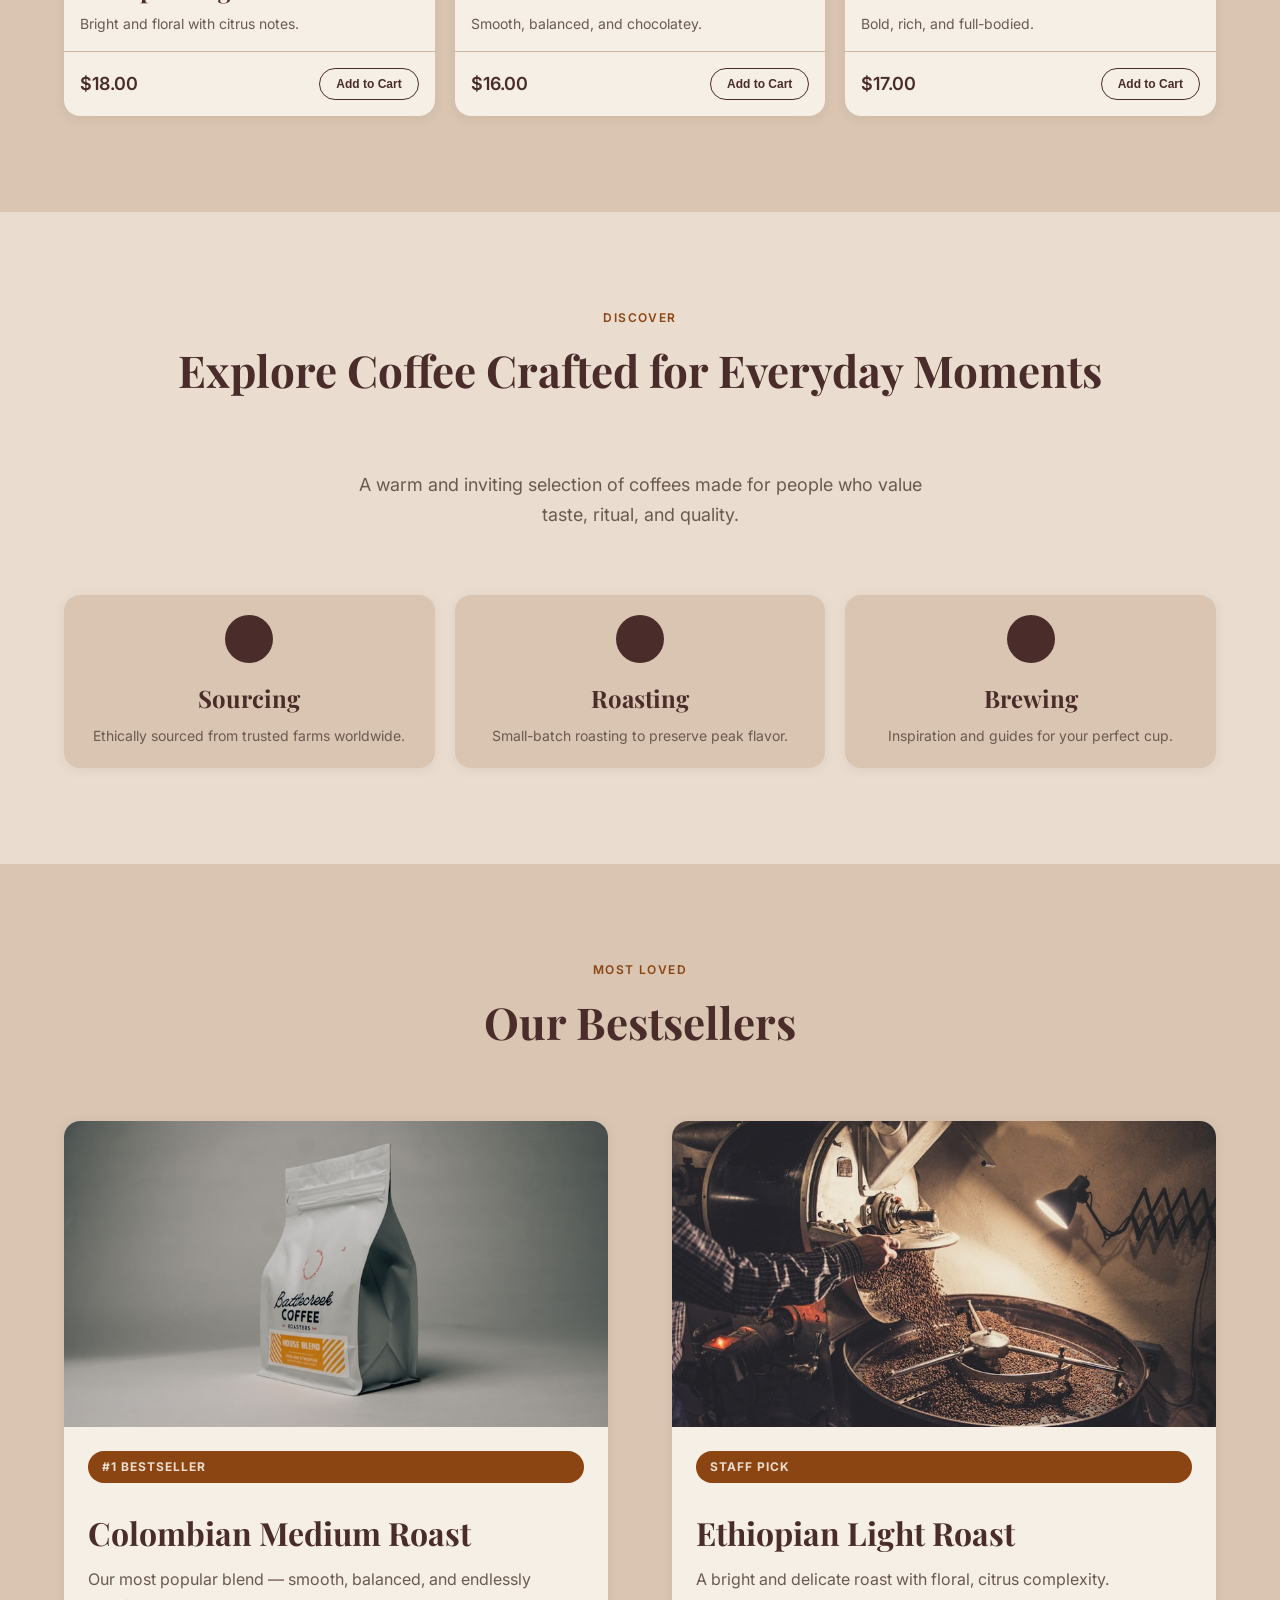
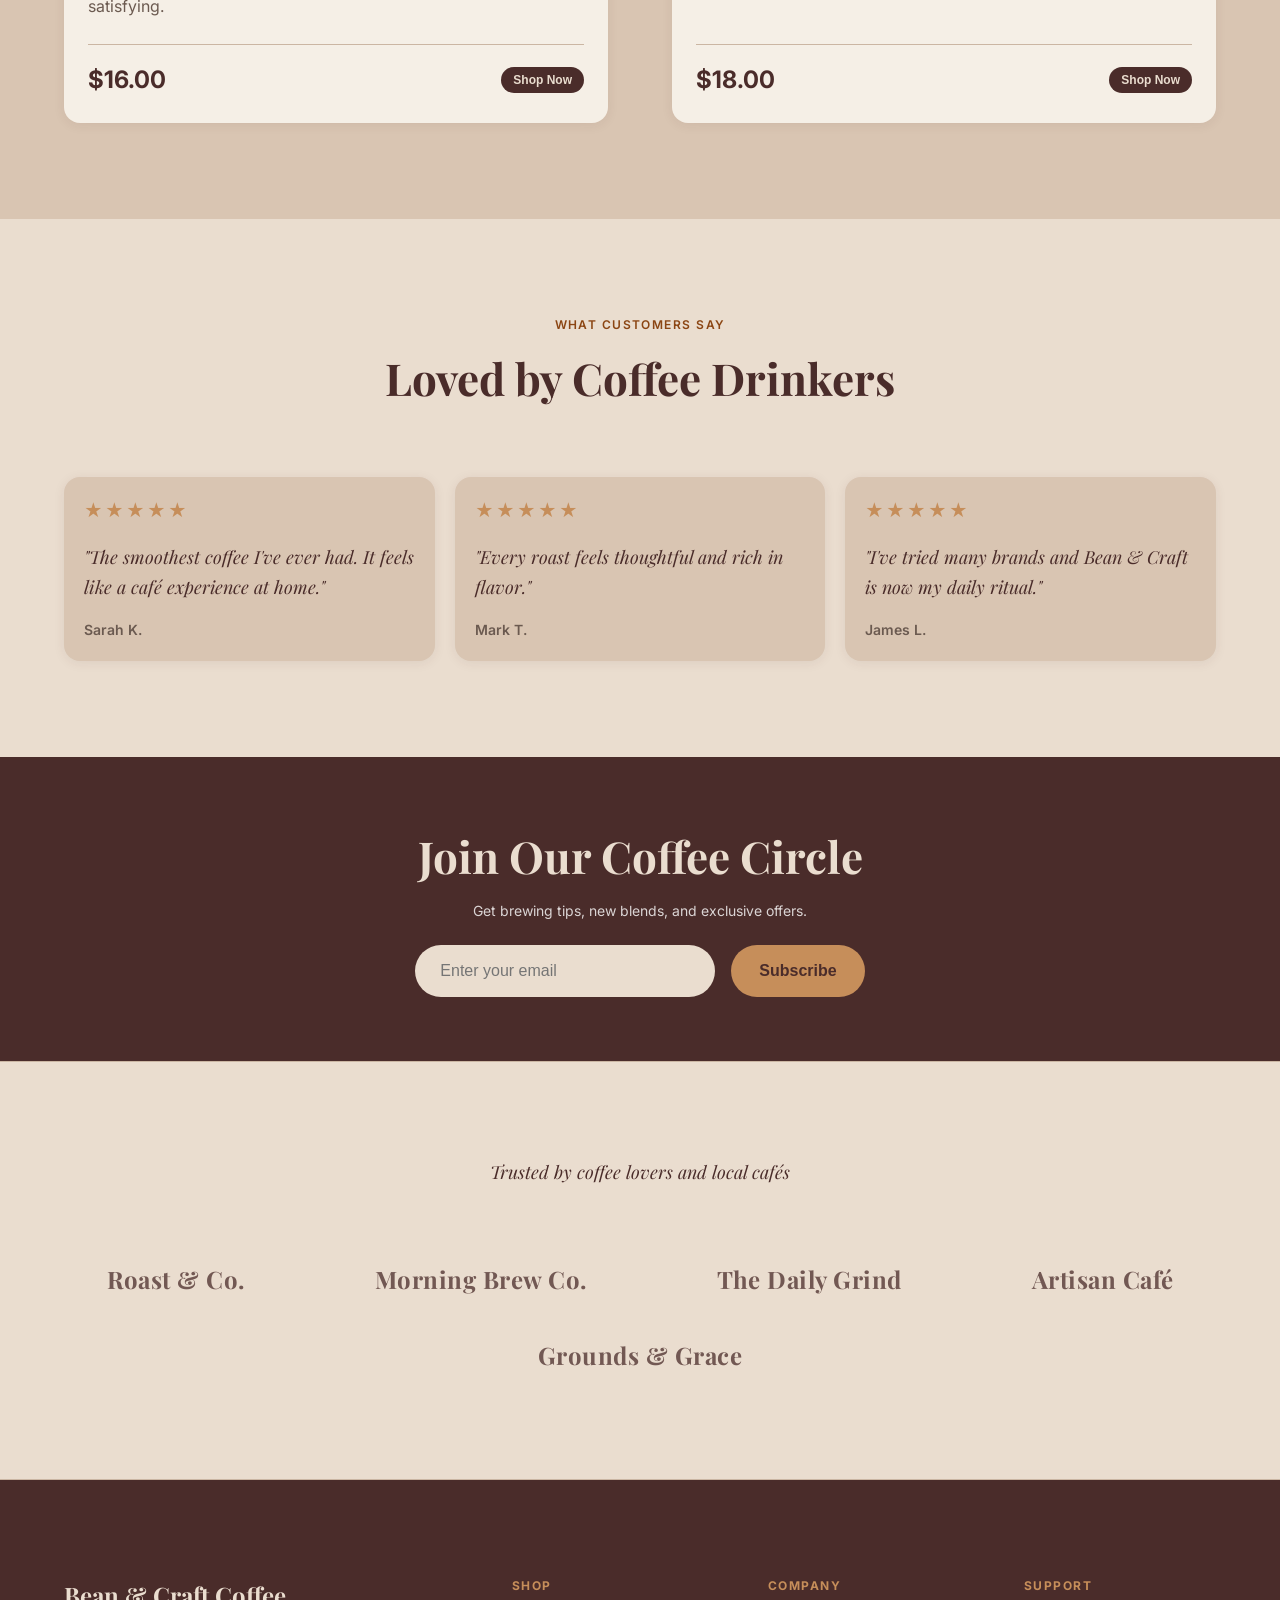
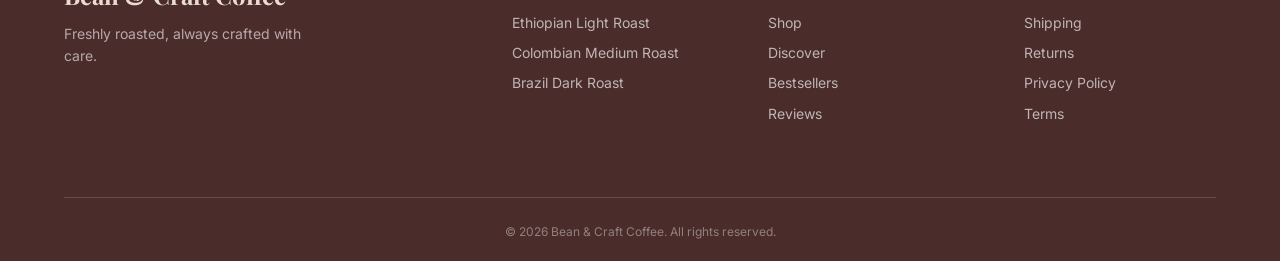
==== commit eca2c7db: "Refactor: Replace JS menu with CSS, enhance subscribe section, adjust bestseller button" ====
--- a/home.html
+++ b/home.html
@@ -26,6 +26,7 @@
     <link rel="stylesheet" href="Styles/responsive.css" />
   </head>
   <body>
+    <input type="checkbox" id="nav-toggle" class="navbar__checkbox" />
     <header class="site-header">
       <nav class="navbar">
         <div class="navbar__container container">
@@ -53,21 +54,56 @@
             >
             <button class="btn-primary" type="button">Shop Now</button>
           </div>
-          <button class="navbar__hamburger" aria-label="Toggle menu">
+
+          <label
+            for="nav-toggle"
+            class="navbar__hamburger"
+            aria-label="Toggle menu"
+          >
             <span class="hamburger-icon">☰</span>
-          </button>
+          </label>
         </div>
       </nav>
     </header>
 
     <div class="navbar__drawer">
-      <button class="navbar__drawer-close" aria-label="Close menu">✕</button>
-      <a href="#shop" class="navbar__link">Shop</a>
-      <a href="#discover" class="navbar__link">Discover</a>
-      <a href="#bestsellers" class="navbar__link">Bestsellers</a>
-      <a href="#reviews" class="navbar__link">Reviews</a>
+      <label
+        for="nav-toggle"
+        class="navbar__drawer-close"
+        aria-label="Close menu"
+        >✕</label
+      >
+      <a
+        href="#shop"
+        class="navbar__link"
+        onclick="document.getElementById('nav-toggle').checked = false"
+        >Shop</a
+      >
+      <a
+        href="#discover"
+        class="navbar__link"
+        onclick="document.getElementById('nav-toggle').checked = false"
+        >Discover</a
+      >
+      <a
+        href="#bestsellers"
+        class="navbar__link"
+        onclick="document.getElementById('nav-toggle').checked = false"
+        >Bestsellers</a
+      >
+      <a
+        href="#reviews"
+        class="navbar__link"
+        onclick="document.getElementById('nav-toggle').checked = false"
+        >Reviews</a
+      >
       <a href="login.html" class="navbar__link">Login</a>
-      <a href="#shop" class="btn-primary">Shop Now</a>
+      <a
+        href="#shop"
+        class="btn-primary"
+        onclick="document.getElementById('nav-toggle').checked = false"
+        >Shop Now</a
+      >
     </div>
 
     <main>
@@ -354,30 +390,5 @@
         </div>
       </div>
     </footer>
-
-    <script>
-      const hamburger = document.querySelector(".navbar__hamburger");
-      const drawer = document.querySelector(".navbar__drawer");
-      const closeBtn = document.querySelector(".navbar__drawer-close");
-      const drawerLinks = document.querySelectorAll(
-        ".navbar__drawer .navbar__link, .navbar__drawer .btn-primary",
-      );
-
-      hamburger.addEventListener("click", () => {
-        drawer.classList.add("navbar__drawer--active");
-        document.body.style.overflow = "hidden";
-      });
-
-      const closeDrawer = () => {
-        drawer.classList.remove("navbar__drawer--active");
-        document.body.style.overflow = "";
-      };
-
-      closeBtn.addEventListener("click", closeDrawer);
-
-      drawerLinks.forEach((link) => {
-        link.addEventListener("click", closeDrawer);
-      });
-    </script>
   </body>
 </html>
--- a/Styles/tokens.css
+++ b/Styles/tokens.css
@@ -65,4 +65,3 @@
   line-height: 1.6;
   -webkit-font-smoothing: antialiased;
 }
-
--- a/Styles/nav.css
+++ b/Styles/nav.css
@@ -75,6 +75,10 @@
   flex-shrink: 0;
 }
 
+.navbar__checkbox {
+  display: none;
+}
+
 .navbar__hamburger {
   display: none;
   background: none;
@@ -84,7 +88,6 @@
   color: var(--color-primary);
   padding: var(--spacing-xs);
 }
-
 
 .navbar__drawer {
   position: fixed;
@@ -100,8 +103,12 @@
   transition: right 0.4s cubic-bezier(0.16, 1, 0.3, 1);
 }
 
-.navbar__drawer--active {
+.navbar__checkbox:checked ~ .navbar__drawer {
   right: 0;
+}
+
+.navbar__checkbox:checked ~ body {
+  overflow: hidden;
 }
 
 .navbar__drawer-close {
@@ -113,6 +120,7 @@
   color: var(--color-primary);
   margin-bottom: var(--spacing-2xl);
 }
+
 
 .navbar__drawer .navbar__link {
   font-size: var(--font-size-lg);
--- a/Styles/bestseller.css
+++ b/Styles/bestseller.css
@@ -74,6 +74,13 @@
   padding-top: var(--spacing-md);
 }
 
+.bestseller-card__footer .btn-primary {
+  padding: 6px 12px;
+  font-size: var(--font-size-xs);
+  width: auto;
+  white-space: nowrap;
+}
+
 .bestseller-card__price {
   font-size: var(--font-size-lg);
   font-weight: 700;
--- a/Styles/subscribe.css
+++ b/Styles/subscribe.css
@@ -1,6 +1,6 @@
 .subscribe-section {
   background: var(--color-primary);
-  padding-block: var(--spacing-3xl);
+  padding: var(--spacing-2xl) var(--spacing-md);
 }
 
 .subscribe__inner {
@@ -11,53 +11,35 @@
 
 .subscribe__headline {
   font-family: var(--font-heading);
-  font-size: var(--font-size-2xl);
+  font-size: clamp(var(--font-size-xl), 8vw, var(--font-size-2xl));
   color: var(--color-white);
   margin-bottom: var(--spacing-sm);
 }
 
 .subscribe__text {
-  font-size: var(--font-size-md);
-  color: rgba(255, 255, 255, 0.72);
-  margin-bottom: var(--spacing-xl);
+  font-size: var(--font-size-sm);
+  color: rgba(255, 255, 255, 0.8);
+  margin-bottom: var(--spacing-lg);
+  line-height: 1.5;
 }
 
 .subscribe__form {
   display: flex;
-  gap: var(--spacing-sm);
-  justify-content: center;
-}
-
-@media (max-width: 600px) {
-  .subscribe__form {
-    flex-direction: column;
-    align-items: center;
-  }
-
-  .subscribe__input {
-    max-width: 100%;
-    width: 100%;
-  }
-
-  .subscribe__btn {
-    width: 100%;
-  }
+  flex-direction: column;
+  gap: var(--spacing-md);
+  width: 100%;
 }
 
 .subscribe__input {
-  flex: 1;
-  max-width: 320px;
-  padding: 14px 20px;
+  width: 100%;
+  padding: 16px 24px;
   border-radius: var(--radius-full);
   border: 1.5px solid transparent;
   font-size: var(--font-size-base);
   background: var(--color-white);
   color: var(--color-text-dark);
   outline: none;
-}
-
-.subscribe__input:focus {
-  border-color: var(--color-secondary);
+  box-sizing: border-box;
 }
 
 .subscribe__btn {
@@ -65,13 +47,31 @@
   color: var(--color-primary);
   font-weight: 700;
   font-size: var(--font-size-base);
-  padding: 14px 28px;
+  padding: 16px 28px;
   border-radius: var(--radius-full);
   border: none;
   cursor: pointer;
+  width: 100%;
+  transition: transform 0.2s ease, background 0.2s ease;
 }
 
 .subscribe__btn:hover {
   background: #c3985d;
+  transform: translateY(-2px);
 }
 
+@media (min-width: 600px) {
+  .subscribe__form {
+    flex-direction: row;
+    justify-content: center;
+  }
+  
+  .subscribe__input {
+    max-width: 300px;
+  }
+
+  .subscribe__btn {
+    width: auto;
+  }
+}
+
--- a/Styles/trusted.css
+++ b/Styles/trusted.css
@@ -41,4 +41,3 @@
   opacity: 1;
   transform: translateY(-2px);
 }
-
